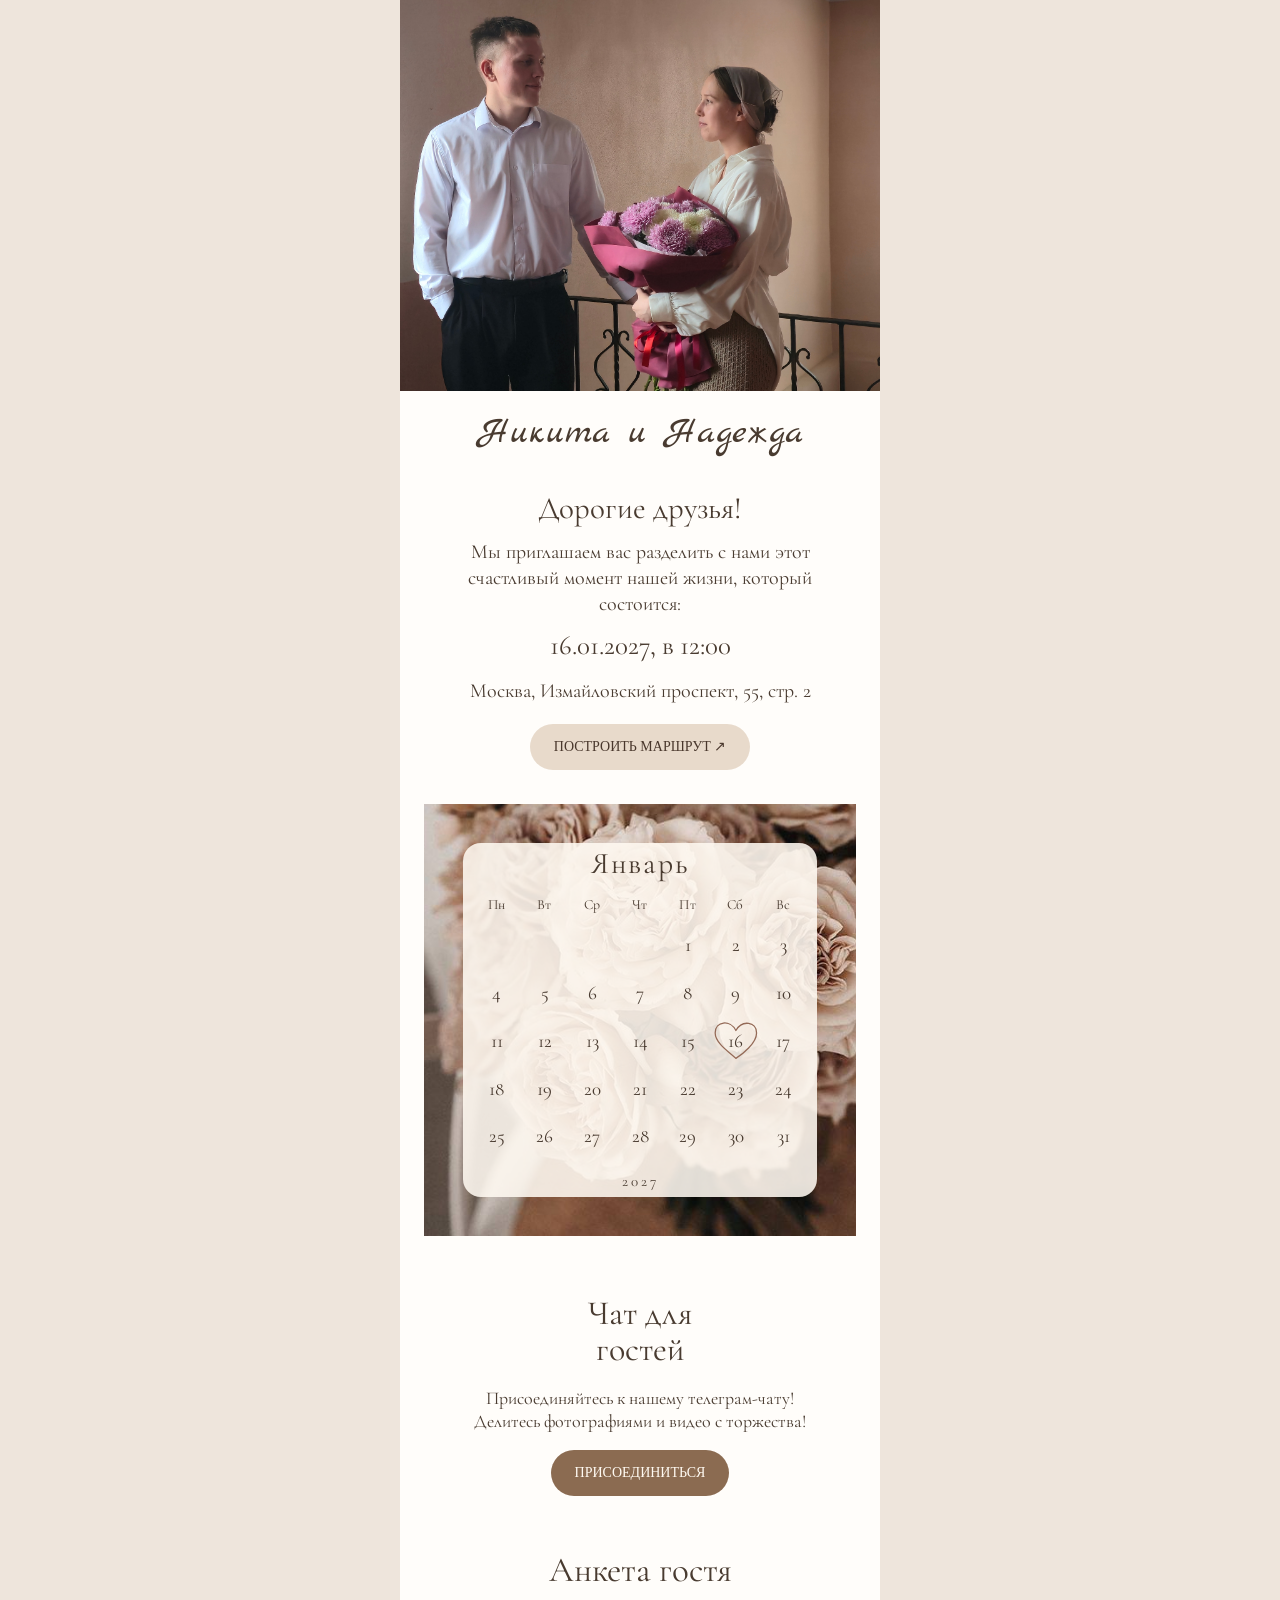
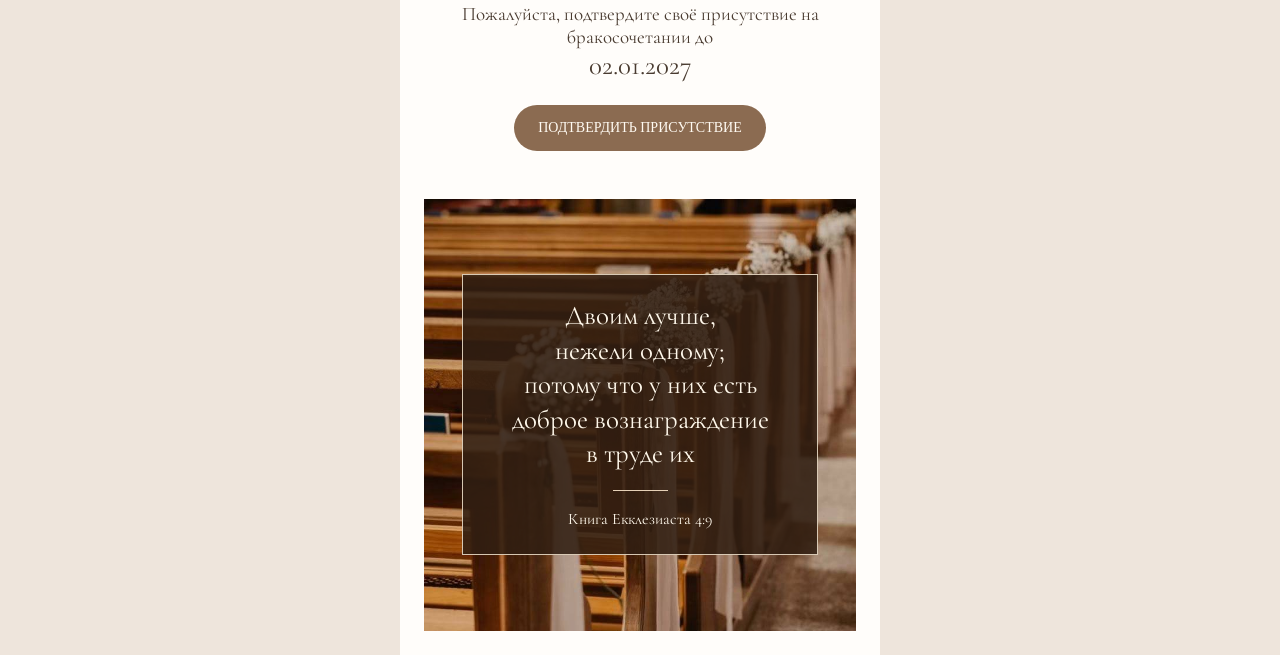
==== index.html @ d766cf99 "Add files via upload" ====
<!doctype html>
<html lang="ru"><head><meta charset="utf-8"><meta name="viewport" content="width=device-width,initial-scale=1"><meta name="theme-color" content="#f5eadf"><meta name="description" content="Приглашение на бракосочетание Никиты и Надежды. 16 января 2027 года, Москва."><title>Никита и Надежда · 16.01.2027</title><link rel="stylesheet" href="style.css"></head>
<body><main>
<header class="hero"><div class="photo-frame hero-photo"><img src="assets/couple-full.jpg" alt="Никита и Надежда" width="1536" height="2048"></div><div class="names hero-names"><h1>Никита и Надежда</h1></div></header>
<section class="intro reveal"><h2 id="greeting">Дорогие друзья!</h2><p>Мы приглашаем вас разделить с нами этот счастливый момент нашей жизни, который состоится:</p><p class="date">16.01.2027, в 12:00</p><p class="address">Москва, Измайловский проспект, 55, стр. 2</p><a class="button outline" target="_blank" rel="noopener" href="https://yandex.ru/maps/?text=Москва%2C%20Измайловский%20проспект%2C%2055%2C%20стр.%202">Построить маршрут ↗</a></section>
<section class="calendar-section reveal" aria-label="Январь 2027, свадьба 16 числа"><div class="calendar"><h2>Январь</h2><div class="week"><span>Пн</span><span>Вт</span><span>Ср</span><span>Чт</span><span>Пт</span><span>Сб</span><span>Вс</span></div><div id="days" class="days"></div><p class="year">2027</p></div></section>
<section class="chat reveal"><h2>Чат для<br>гостей</h2><p>Присоединяйтесь к нашему телеграм-чату!<br>Делитесь фотографиями и видео с торжества!</p><a class="button" href="https://t.me/+MTo1TxgeQJpiOGNi" target="_blank" rel="noopener">Присоединиться</a></section>
<section class="rsvp reveal" id="rsvp"><h2>Анкета гостя</h2><p>Пожалуйста, подтвердите своё присутствие на бракосочетании до<br><span class="date">02.01.2027</span></p><details class="rsvp-details"><summary class="button">Подтвердить присутствие</summary><div id="form-host"><form id="preview-form"><label>Ваше имя и фамилия<input name="name" autocomplete="name" placeholder="Например, Иван Иванов" maxlength="150" required></label><fieldset><legend>Вы сможете присутствовать на торжестве?</legend><label class="radio"><input type="radio" name="attend" value="Да, с радостью" required> Да, с радостью</label><label class="radio"><input type="radio" name="attend" value="К сожалению, не смогу"> К сожалению, не смогу</label></fieldset><div id="additional-guests" hidden><p>Дополнительные гости</p><p class="guest-hint">Если придёте не один, впишите каждого по имени и фамилии</p><div id="guest-list"></div><button type="button" id="add-guest" class="button outline">Добавить гостя</button></div><button class="button" type="submit">Отправить</button><p id="form-status" role="status" class="form-note">Приём ответов ещё не подключён.</p></form></div></details></section>
<footer class="verse-photo"><div class="verse-panel"><blockquote>Двоим лучше,<br>нежели одному;<br>потому что у них есть<br>доброе вознаграждение<br>в труде их</blockquote><p class="verse-source">Книга Екклезиаста 4:9</p></div></footer></main><script src="config.js"></script><script src="script.js"></script></body></html>
---- style.css ----
@import url('https://fonts.googleapis.com/css2?family=Cormorant+Garamond:wght@400;500;600&family=Marck+Script&display=swap');
:root{--paper:#fffdfa;--ink:#493b30;--muted:#a18872;--coffee:#a68a70}*{box-sizing:border-box}body{margin:0;background:#eee5dc;color:var(--ink);font:20px/1.26 'Cormorant Garamond',Georgia,serif}main{width:100%;max-width:480px;margin:auto;background:var(--paper);overflow:hidden}h1,h2,p{margin:0}h2{font-size:35px;font-weight:400;line-height:1.08;margin:0 0 18px}.hero{padding:0}.hero img{display:block;width:100%;height:auto;aspect-ratio:1.27;object-fit:cover;object-position:50% 54%}.names{padding:19px 8px 0;text-align:center}.names h1{font:40px/1.25 'Marck Script',cursive;white-space:nowrap;font-weight:400}section{position:relative;padding:34px 43px;text-align:center}.intro{padding:36px 52px 26px}.intro h2{font-size:31px;margin-bottom:14px}.intro p{font-size:20px;line-height:1.3}.intro .date,.date{font-size:27px;line-height:1.25}.intro:after,.chat:after{content:'';position:absolute;width:1px;height:110px;background:#806e5f;right:16px;top:20px}.calendar-section{padding:6px 36px 42px}.calendar-section:after{content:'';position:absolute;width:1px;height:110px;background:#806e5f;left:20px;bottom:0}.calendar{position:relative;padding:53px 27px 36px;background:linear-gradient(#59402c42,#59402c65),url('assets/couple.png') center 42%/cover}.calendar:before{content:'';position:absolute;inset:47px 26px 29px;border-radius:20px;background:#fff9efcc;backdrop-filter:blur(3px)}.calendar>*{position:relative}.calendar h2{font-size:23px;letter-spacing:.07em;margin:3px 0 22px}.week,.days{display:grid;grid-template-columns:repeat(7,1fr);gap:5px;margin:0 12px}.week{font-size:12px;letter-spacing:.05em;margin-bottom:10px}.days span{display:grid;place-items:center;aspect-ratio:1;font-size:15px;position:relative}.days .selected:after{content:'♡';position:absolute;font:49px/1 Georgia;color:#9b675c;top:-9px;left:-8px;transform:rotate(-18deg)}.year{font-size:12px;letter-spacing:.2em;margin-top:17px}.location{padding:24px 40px 33px}.location p{font-size:24px;line-height:1.25;margin-bottom:20px}.button{display:inline-block;max-width:100%;border:0;border-radius:30px;background:var(--coffee);color:#fffdfa;padding:13px 24px;text-transform:uppercase;text-decoration:none;font:12px/1.4 Georgia,serif;cursor:pointer}.button:hover{background:#8e7158}.outline{background:#ece1d5;color:var(--ink);font-size:13px}.button:focus-visible,input:focus-visible,textarea:focus-visible{outline:2px solid #7c5a3d;outline-offset:3px}.program{padding:28px 36px 39px}.program h2{font-weight:500}.timeline{text-align:left;border-left:1px solid #d4c5b7;margin:25px 0 0 19px;padding:0 0 20px 24px;position:relative}.timeline:before{content:'';position:absolute;width:10px;height:10px;border:1px solid #b09b86;border-radius:50%;background:var(--paper);left:-6px;top:9px}.timeline span{font-size:31px}.timeline p{font-size:24px;margin-top:5px}.chat{padding:30px 45px}.chat p{font-size:18px;line-height:1.25;margin:0 0 18px}.chat h2{font-size:34px}.chat:after{height:90px;top:85px}.rsvp{padding:26px 39px 20px}.rsvp>p{font-size:19px}.rsvp h2{margin-bottom:12px}.rsvp .date{font-size:27px}form{text-align:left;margin-top:22px;font-size:17px}label{display:block;margin:18px 0}input:not([type=radio]),textarea{box-sizing:border-box;display:block;width:100%;margin-top:7px;border:1px solid #978574;background:transparent;border-radius:3px;padding:12px;color:var(--ink);font:12px/1.5 Arial,sans-serif}textarea{resize:vertical}fieldset{border:0;padding:0;margin:18px 0}.radio{display:flex;align-items:center;gap:7px;margin:8px 0}input[type=radio]{accent-color:var(--coffee);width:18px;height:18px;margin:0}form button{display:block;margin:20px auto 0;border-radius:3px;min-width:160px}.form-note{font-size:13px;line-height:1.4;text-align:center;color:#85715f;margin-top:13px}iframe{width:100%;height:690px;border:0}footer{text-align:center;padding:36px 18px 30px;font-size:24px}.signature{font:33px 'Marck Script',cursive;margin:22px 0 0}.reveal{transition:opacity .7s,transform .7s}.js-motion .reveal:not(.visible){opacity:0;transform:translateY(15px)}@media(max-width:370px){.names h1{font-size:34px}section{padding-left:32px;padding-right:32px}.intro{padding-left:40px;padding-right:40px}.calendar-section{padding-left:30px;padding-right:30px}.calendar{padding-left:18px;padding-right:18px}.calendar:before{left:17px;right:17px}.week,.days{margin-left:8px;margin-right:8px}}@media(prefers-reduced-motion:reduce){.reveal{transition:none!important;opacity:1!important;transform:none!important}}

/* Кадр исходника: x=0..1536, y=500..1750. Головы, руки и букет внутри. */
.hero .photo-frame{width:100%;aspect-ratio:1536/1250;overflow:hidden;position:relative}
.hero .photo-frame img{display:block;width:100%;height:auto;aspect-ratio:auto;object-fit:initial;object-position:initial;transform:translateY(-24.4140625%)}

.rsvp-details{margin-top:22px}.rsvp-details>summary{list-style:none;display:inline-block}.rsvp-details>summary::-webkit-details-marker{display:none}.rsvp-details[open]>summary{margin-bottom:3px}.rsvp-details>summary:focus-visible{outline:2px solid #7c5a3d;outline-offset:4px}

.intro:after{display:none}.intro .address{margin:15px 0 20px}.intro .date{margin-top:12px}.guest-hint{font-size:14px;margin-top:6px}.guest-row{display:flex;gap:8px;align-items:center}.guest-row input{min-width:0}.guest-row button{min-width:0;width:auto;margin:0;padding:9px;background:transparent;border:0;color:var(--ink);text-decoration:underline;cursor:pointer}#additional-guests[hidden]{display:none}blockquote{font-size:25px;line-height:1.35;margin:0 12px 14px}.verse-source{font-size:17px}.names h1{font-size:37px}@media(max-width:370px){.names h1{font-size:31px}}

/* Одобренные квадратные блоки: календарь и стих. */
.calendar-section{padding:8px 24px 30px}
.calendar-section:after,.chat:after{display:none}
.calendar{aspect-ratio:1;padding:9%;display:flex;flex-direction:column;justify-content:center;background-image:url('assets/roses.png');background-size:150% auto;background-position:65% 70%;border-radius:0;isolation:isolate}
.calendar:before{inset:9%;border-radius:18px;background:rgba(255,250,242,.88);backdrop-filter:none;z-index:-1}
.calendar h2{font-size:clamp(23px,6vw,30px);margin:0 0 15px}
.calendar .week{font-size:14px;margin-bottom:10px}
.calendar .week,.calendar .days{gap:4px;margin-left:12px;margin-right:12px}
.calendar .days span{font-size:19px;aspect-ratio:1;height:auto}
.calendar .year{margin-top:14px;font-size:15px}
.days .selected:after{content:'';inset:-3px -2px;transform:none;background:center/contain no-repeat url("data:image/svg+xml,%3Csvg xmlns='http://www.w3.org/2000/svg' viewBox='0 0 60 54'%3E%3Cpath d='M30 49C23 42 4 30 4 17C4 2 23 0 30 14C38 0 56 3 56 17C56 30 38 44 30 49Z' fill='none' stroke='%23946a57' stroke-width='1.6'/%3E%3C/svg%3E");position:absolute;pointer-events:none}
.button{font-size:14px;min-height:44px;line-height:1.4;background:#8b6b51;color:#fffaf2}
.outline{background:#e8dacb;color:#49372c;font-size:14px}
footer.verse-photo{aspect-ratio:1;padding:8%;margin:28px 24px 24px;background:url('assets/church.png') center 48%/cover;display:flex;align-items:center;justify-content:center}
.verse-panel{width:100%;padding:24px 14px;color:#fff8eb;background:rgba(49,30,18,.87);border:1px solid rgba(255,242,219,.8)}
.verse-panel blockquote{font-size:clamp(21px,5.6vw,27px);line-height:1.28;margin:0}
.verse-panel .verse-source{font-size:16px;line-height:1.4;margin-top:18px}
.verse-panel .verse-source:before{content:'';display:block;width:55px;height:1px;background:#e6d1b7;margin:0 auto 17px}
@media(max-width:370px){.calendar-section{padding-left:16px;padding-right:16px}.calendar h2{margin-bottom:10px}.calendar .week{font-size:12px;margin-bottom:6px}.calendar .days span{font-size:16px}.calendar .year{margin-top:9px}.calendar .week,.calendar .days{margin-left:8px;margin-right:8px}footer.verse-photo{margin-left:16px;margin-right:16px;padding:6%}.verse-panel{padding:20px 10px}.verse-panel blockquote{font-size:21px}.verse-panel .verse-source{font-size:14px}}

/* Однократная мягкая анимация приглашения. Без JS всё сразу видно. */
.days .selected:after{display:none}
.date-heart{position:absolute;inset:-3px -2px;width:calc(100% + 4px);height:calc(100% + 6px);overflow:visible;pointer-events:none}
.date-heart path{fill:none;stroke:#946a57;stroke-width:1.6;stroke-linecap:round;stroke-linejoin:round}
.motion-ready .reveal,.motion-ready .verse-photo{transition:opacity .85s ease,transform .85s cubic-bezier(.2,.65,.3,1)}
.motion-ready .reveal:not(.visible),.motion-ready .verse-photo:not(.visible){opacity:0;transform:translateY(18px)}
.motion-ready .calendar-section .date-heart path{stroke-dasharray:1;stroke-dashoffset:1}
.motion-ready .calendar-section.visible .date-heart path{animation:draw-heart 1.5s ease .65s forwards}
.hero-motion .hero-photo{animation:photo-appear 1.05s ease both}
.hero-motion .hero-names{animation:names-appear 1s ease .4s both}
.motion-ready .verse-photo .verse-panel{opacity:0;transform:translateY(9px);transition:opacity 1.2s ease .3s,transform 1.2s ease .3s}
.motion-ready .verse-photo.visible .verse-panel{opacity:1;transform:none}
@keyframes draw-heart{to{stroke-dashoffset:0}}
@keyframes photo-appear{from{opacity:0}to{opacity:1}}
@keyframes names-appear{from{opacity:0;transform:translateY(9px)}to{opacity:1;transform:none}}
@media(prefers-reduced-motion:reduce){.hero-photo,.hero-names,.reveal,.verse-photo,.verse-panel,.date-heart path{animation:none!important;transition:none!important;opacity:1!important;transform:none!important}.date-heart path{stroke-dashoffset:0!important}}
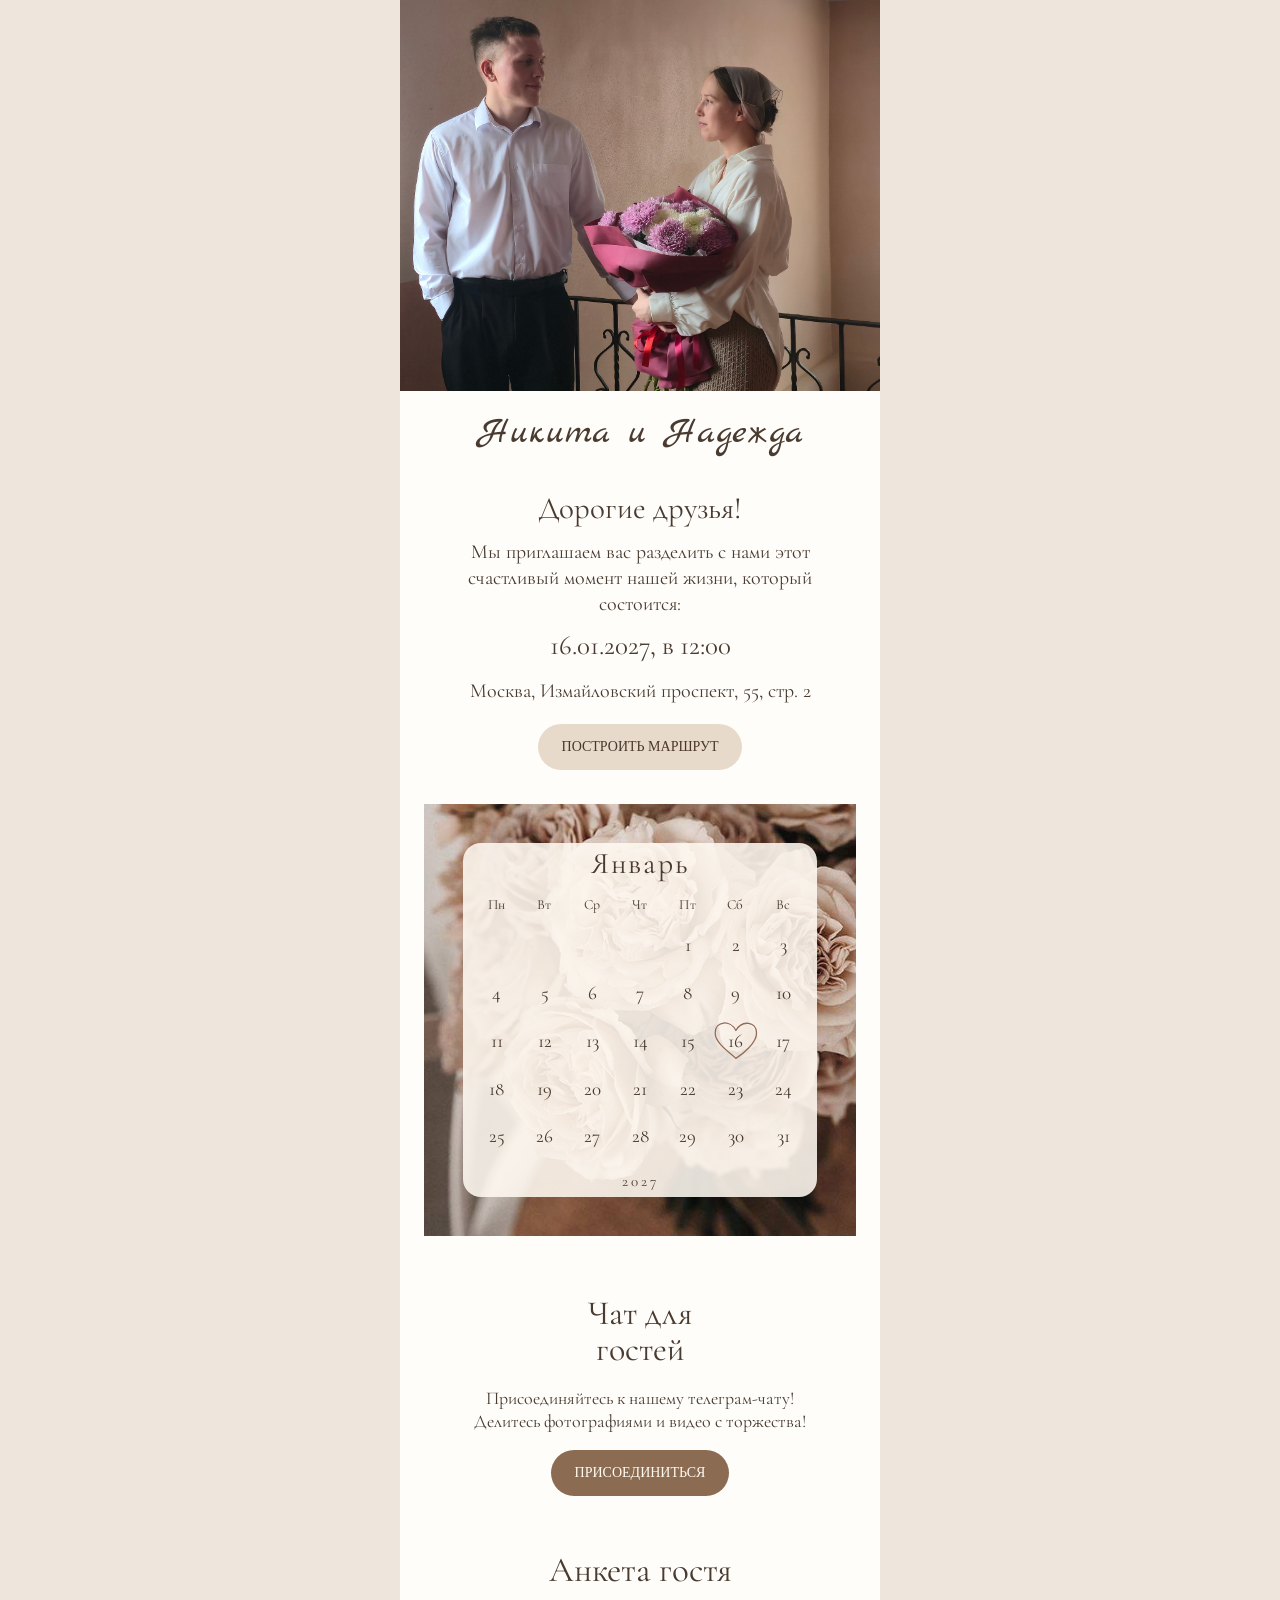
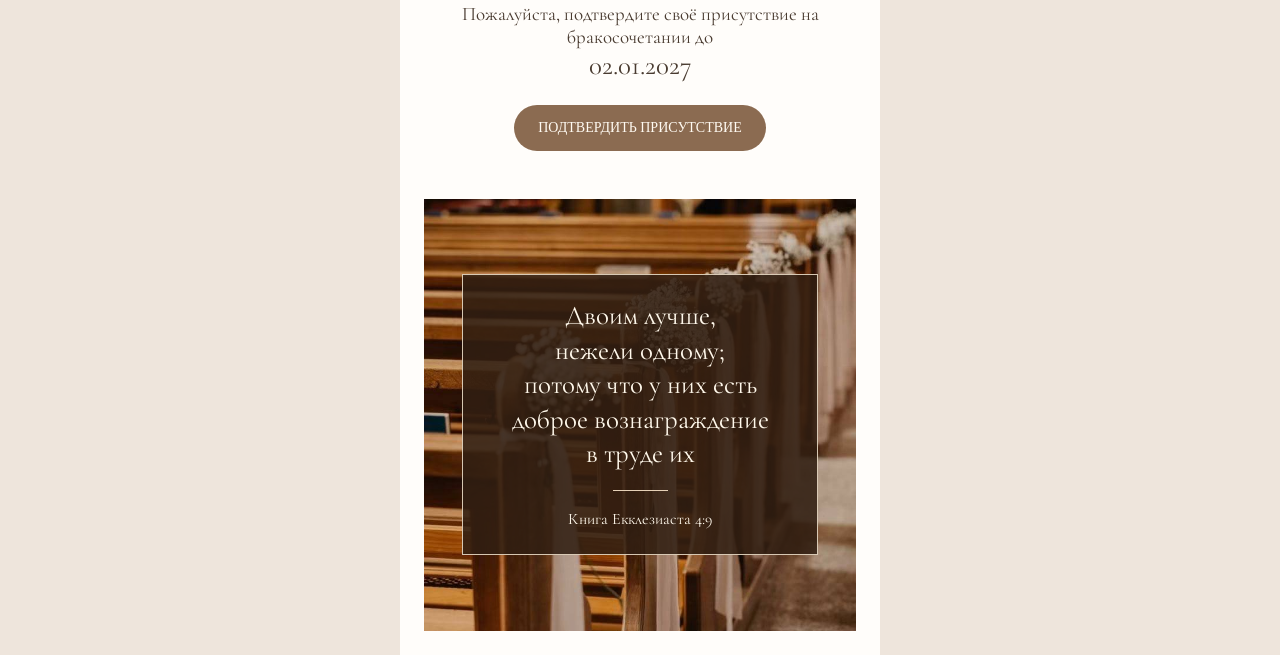
==== commit c40d1761: "Update index.html" ====
--- a/index.html
+++ b/index.html
@@ -2,7 +2,7 @@
 <html lang="ru"><head><meta charset="utf-8"><meta name="viewport" content="width=device-width,initial-scale=1"><meta name="theme-color" content="#f5eadf"><meta name="description" content="Приглашение на бракосочетание Никиты и Надежды. 16 января 2027 года, Москва."><title>Никита и Надежда · 16.01.2027</title><link rel="stylesheet" href="style.css"></head>
 <body><main>
 <header class="hero"><div class="photo-frame hero-photo"><img src="assets/couple-full.jpg" alt="Никита и Надежда" width="1536" height="2048"></div><div class="names hero-names"><h1>Никита и Надежда</h1></div></header>
-<section class="intro reveal"><h2 id="greeting">Дорогие друзья!</h2><p>Мы приглашаем вас разделить с нами этот счастливый момент нашей жизни, который состоится:</p><p class="date">16.01.2027, в 12:00</p><p class="address">Москва, Измайловский проспект, 55, стр. 2</p><a class="button outline" target="_blank" rel="noopener" href="https://yandex.ru/maps/?text=Москва%2C%20Измайловский%20проспект%2C%2055%2C%20стр.%202">Построить маршрут ↗</a></section>
+<section class="intro reveal"><h2 id="greeting">Дорогие друзья!</h2><p>Мы приглашаем вас разделить с нами этот счастливый момент нашей жизни, который состоится:</p><p class="date">16.01.2027, в 12:00</p><p class="address">Москва, Измайловский проспект, 55, стр. 2</p><a class="button outline" target="_blank" rel="noopener" href="https://yandex.ru/maps/?text=Москва%2C%20Измайловский%20проспект%2C%2055%2C%20стр.%202">Построить маршрут </a></section>
 <section class="calendar-section reveal" aria-label="Январь 2027, свадьба 16 числа"><div class="calendar"><h2>Январь</h2><div class="week"><span>Пн</span><span>Вт</span><span>Ср</span><span>Чт</span><span>Пт</span><span>Сб</span><span>Вс</span></div><div id="days" class="days"></div><p class="year">2027</p></div></section>
 <section class="chat reveal"><h2>Чат для<br>гостей</h2><p>Присоединяйтесь к нашему телеграм-чату!<br>Делитесь фотографиями и видео с торжества!</p><a class="button" href="https://t.me/+MTo1TxgeQJpiOGNi" target="_blank" rel="noopener">Присоединиться</a></section>
 <section class="rsvp reveal" id="rsvp"><h2>Анкета гостя</h2><p>Пожалуйста, подтвердите своё присутствие на бракосочетании до<br><span class="date">02.01.2027</span></p><details class="rsvp-details"><summary class="button">Подтвердить присутствие</summary><div id="form-host"><form id="preview-form"><label>Ваше имя и фамилия<input name="name" autocomplete="name" placeholder="Например, Иван Иванов" maxlength="150" required></label><fieldset><legend>Вы сможете присутствовать на торжестве?</legend><label class="radio"><input type="radio" name="attend" value="Да, с радостью" required> Да, с радостью</label><label class="radio"><input type="radio" name="attend" value="К сожалению, не смогу"> К сожалению, не смогу</label></fieldset><div id="additional-guests" hidden><p>Дополнительные гости</p><p class="guest-hint">Если придёте не один, впишите каждого по имени и фамилии</p><div id="guest-list"></div><button type="button" id="add-guest" class="button outline">Добавить гостя</button></div><button class="button" type="submit">Отправить</button><p id="form-status" role="status" class="form-note">Приём ответов ещё не подключён.</p></form></div></details></section>
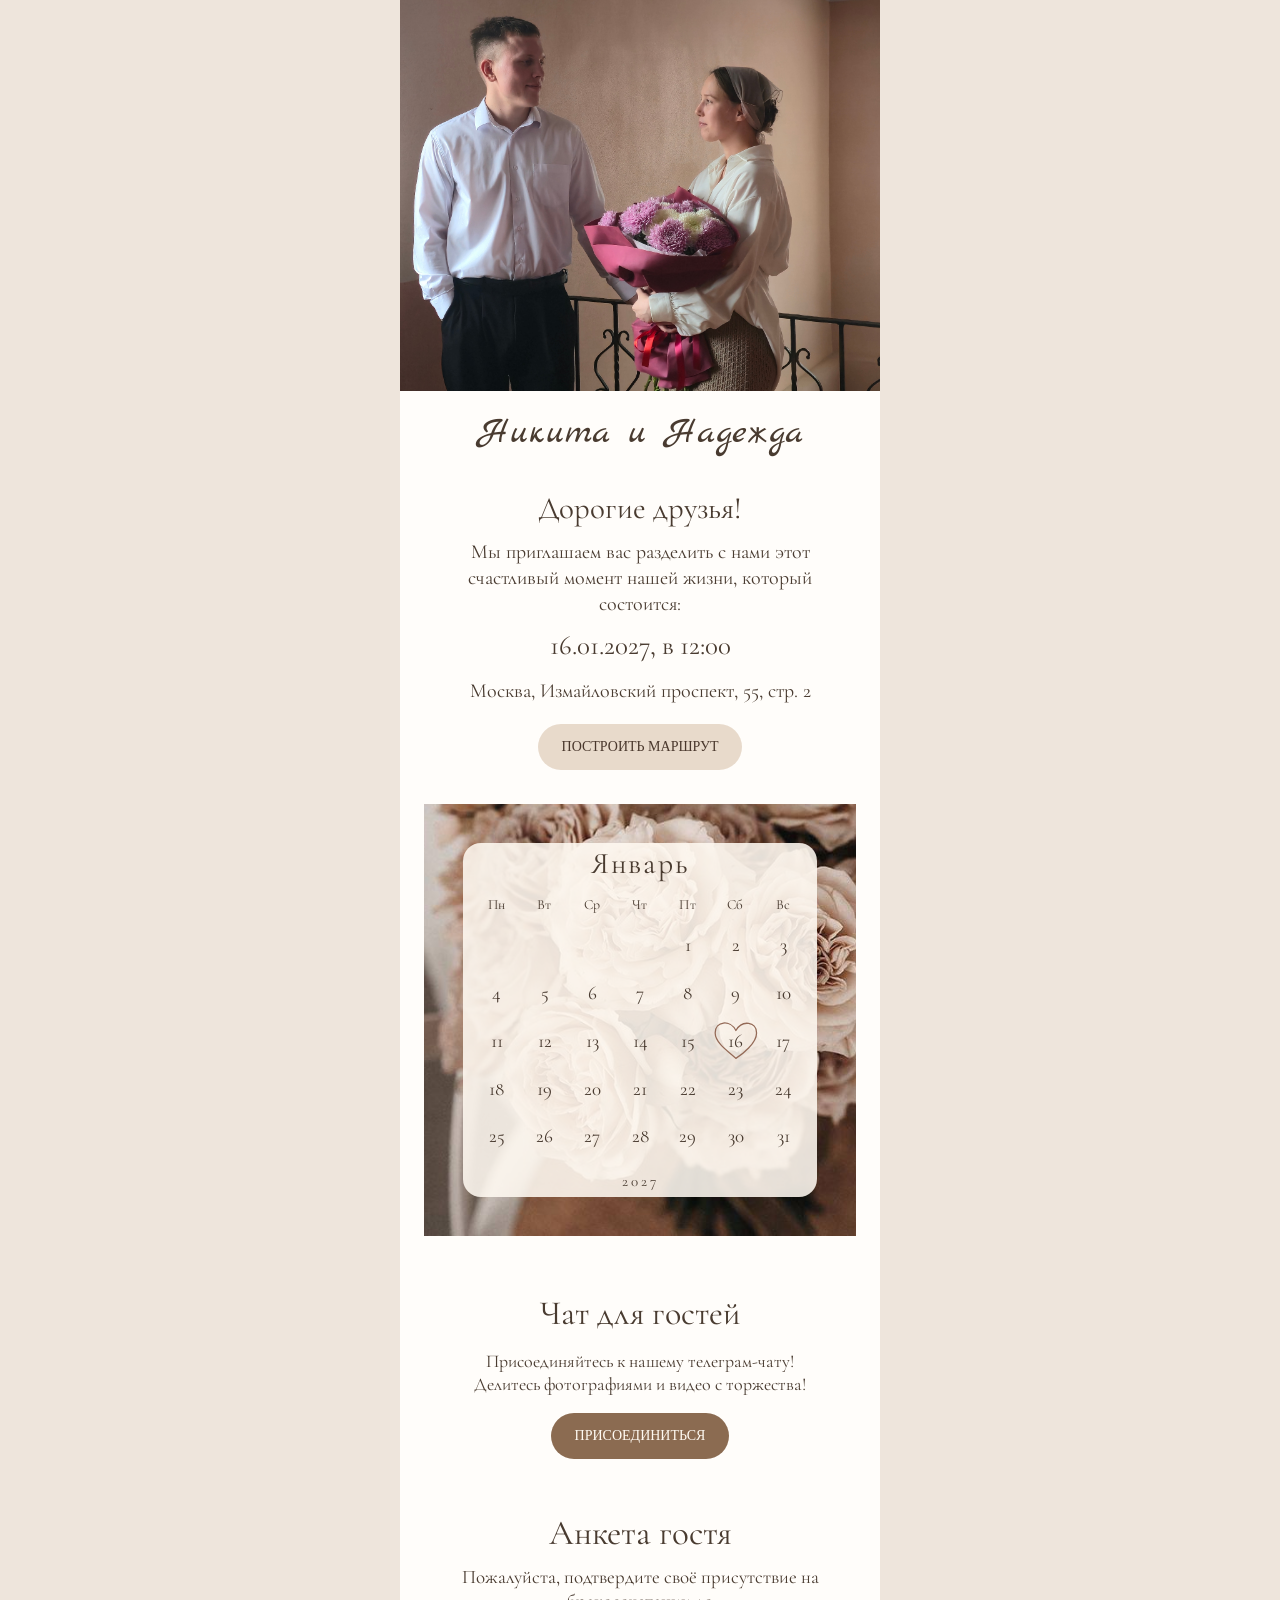
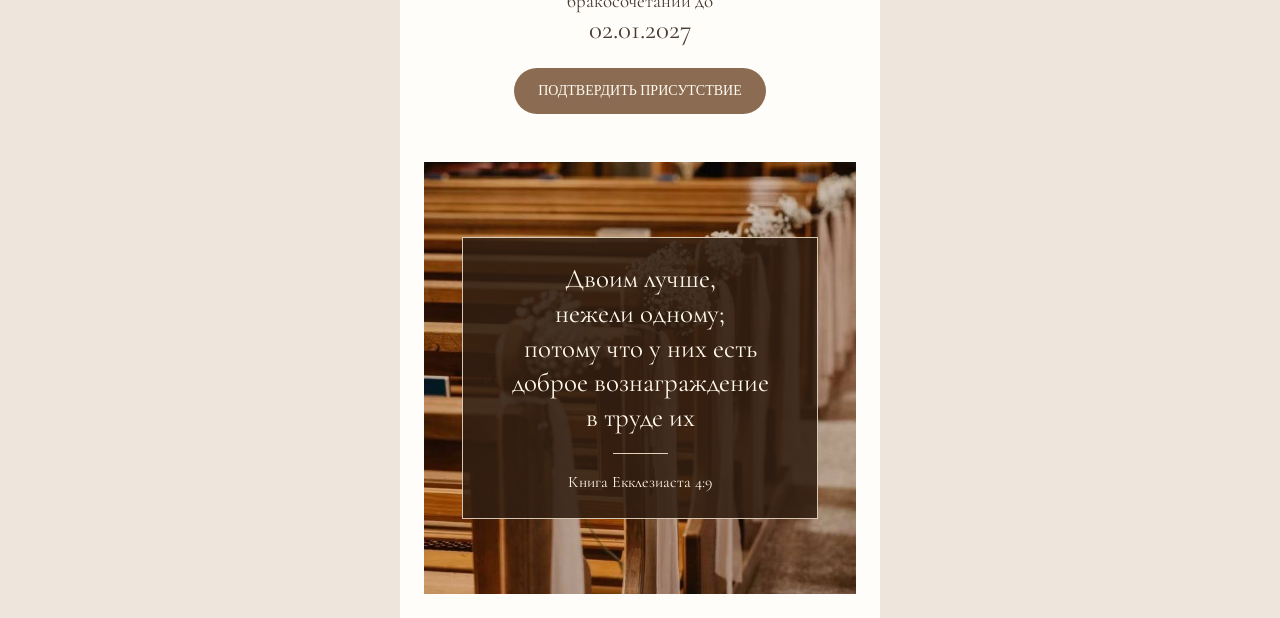
==== commit 9a6d6bc8: "Update index.html" ====
--- a/index.html
+++ b/index.html
@@ -4,6 +4,6 @@
 <header class="hero"><div class="photo-frame hero-photo"><img src="assets/couple-full.jpg" alt="Никита и Надежда" width="1536" height="2048"></div><div class="names hero-names"><h1>Никита и Надежда</h1></div></header>
 <section class="intro reveal"><h2 id="greeting">Дорогие друзья!</h2><p>Мы приглашаем вас разделить с нами этот счастливый момент нашей жизни, который состоится:</p><p class="date">16.01.2027, в 12:00</p><p class="address">Москва, Измайловский проспект, 55, стр. 2</p><a class="button outline" target="_blank" rel="noopener" href="https://yandex.ru/maps/?text=Москва%2C%20Измайловский%20проспект%2C%2055%2C%20стр.%202">Построить маршрут </a></section>
 <section class="calendar-section reveal" aria-label="Январь 2027, свадьба 16 числа"><div class="calendar"><h2>Январь</h2><div class="week"><span>Пн</span><span>Вт</span><span>Ср</span><span>Чт</span><span>Пт</span><span>Сб</span><span>Вс</span></div><div id="days" class="days"></div><p class="year">2027</p></div></section>
-<section class="chat reveal"><h2>Чат для<br>гостей</h2><p>Присоединяйтесь к нашему телеграм-чату!<br>Делитесь фотографиями и видео с торжества!</p><a class="button" href="https://t.me/+MTo1TxgeQJpiOGNi" target="_blank" rel="noopener">Присоединиться</a></section>
+<section class="chat reveal"><h2>Чат для гостей</h2><p>Присоединяйтесь к нашему телеграм-чату!<br>Делитесь фотографиями и видео с торжества!</p><a class="button" href="https://t.me/+MTo1TxgeQJpiOGNi" target="_blank" rel="noopener">Присоединиться</a></section>
 <section class="rsvp reveal" id="rsvp"><h2>Анкета гостя</h2><p>Пожалуйста, подтвердите своё присутствие на бракосочетании до<br><span class="date">02.01.2027</span></p><details class="rsvp-details"><summary class="button">Подтвердить присутствие</summary><div id="form-host"><form id="preview-form"><label>Ваше имя и фамилия<input name="name" autocomplete="name" placeholder="Например, Иван Иванов" maxlength="150" required></label><fieldset><legend>Вы сможете присутствовать на торжестве?</legend><label class="radio"><input type="radio" name="attend" value="Да, с радостью" required> Да, с радостью</label><label class="radio"><input type="radio" name="attend" value="К сожалению, не смогу"> К сожалению, не смогу</label></fieldset><div id="additional-guests" hidden><p>Дополнительные гости</p><p class="guest-hint">Если придёте не один, впишите каждого по имени и фамилии</p><div id="guest-list"></div><button type="button" id="add-guest" class="button outline">Добавить гостя</button></div><button class="button" type="submit">Отправить</button><p id="form-status" role="status" class="form-note">Приём ответов ещё не подключён.</p></form></div></details></section>
 <footer class="verse-photo"><div class="verse-panel"><blockquote>Двоим лучше,<br>нежели одному;<br>потому что у них есть<br>доброе вознаграждение<br>в труде их</blockquote><p class="verse-source">Книга Екклезиаста 4:9</p></div></footer></main><script src="config.js"></script><script src="script.js"></script></body></html>
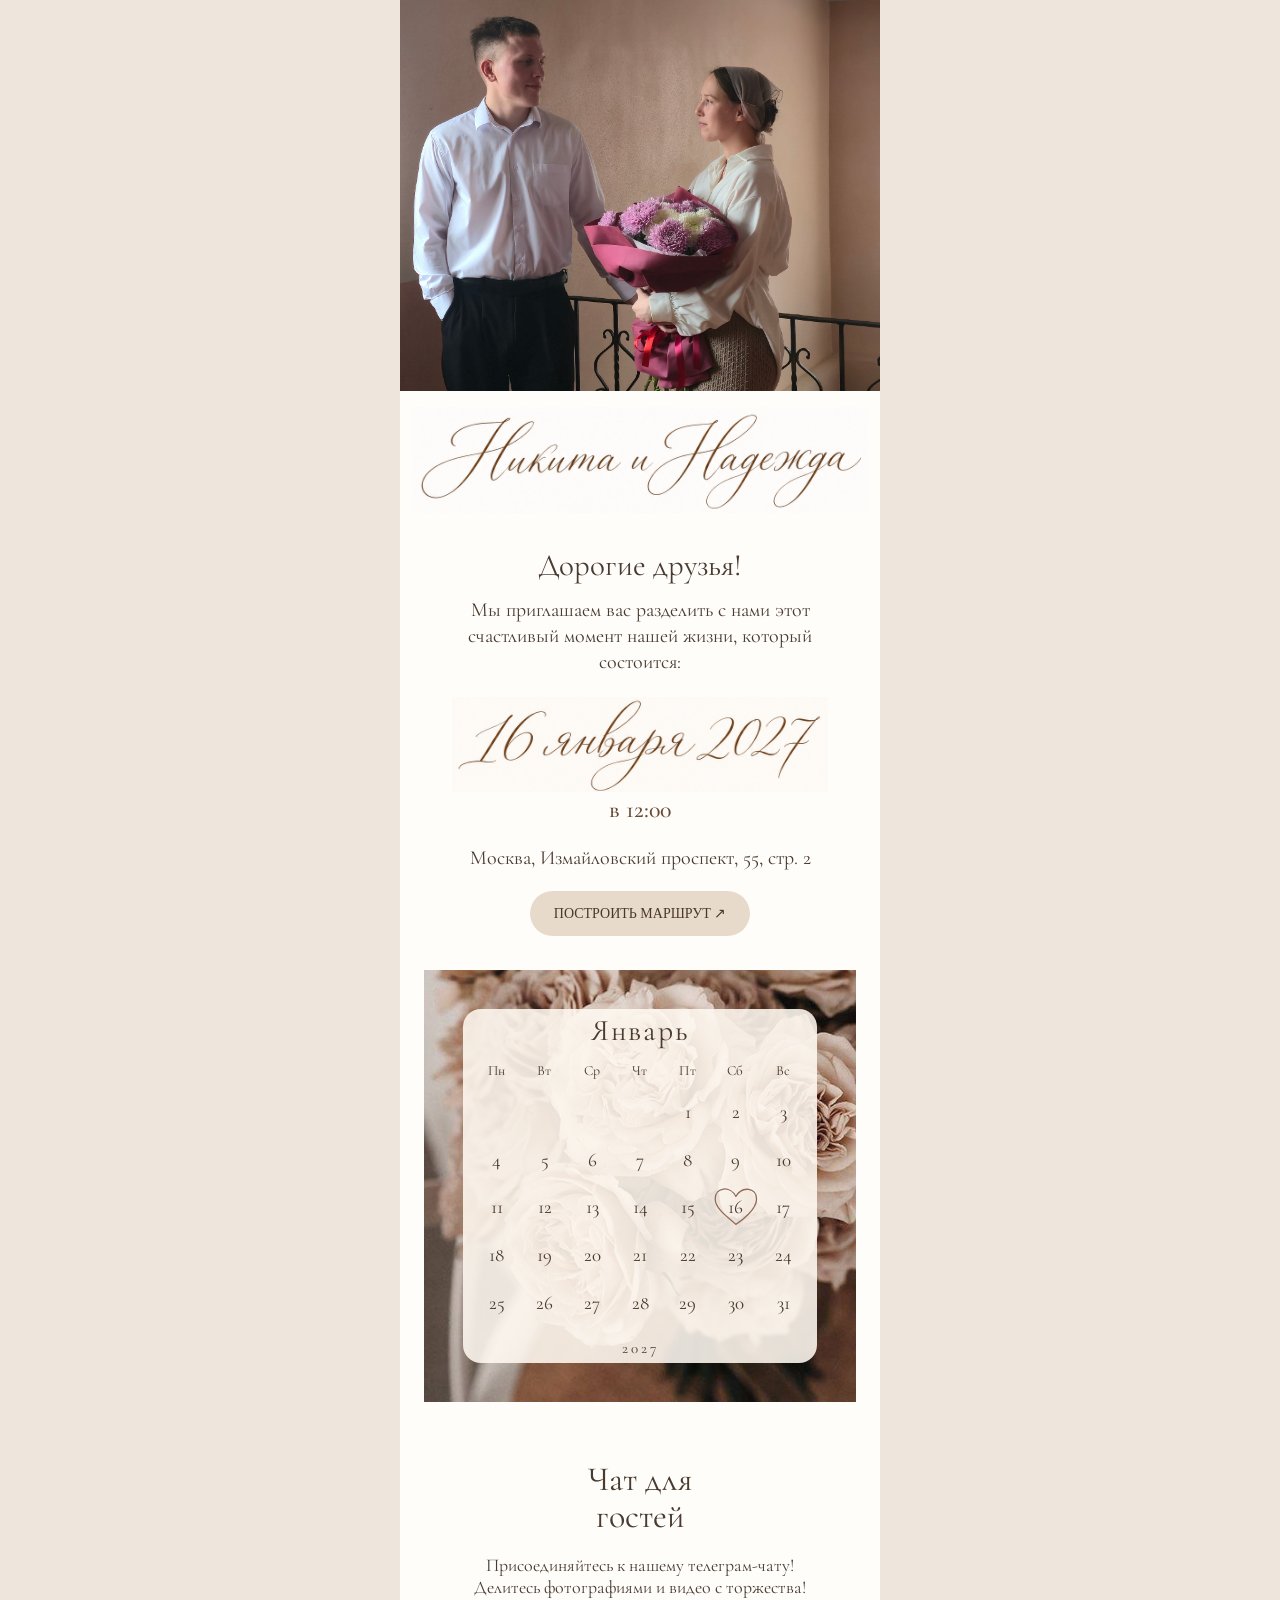
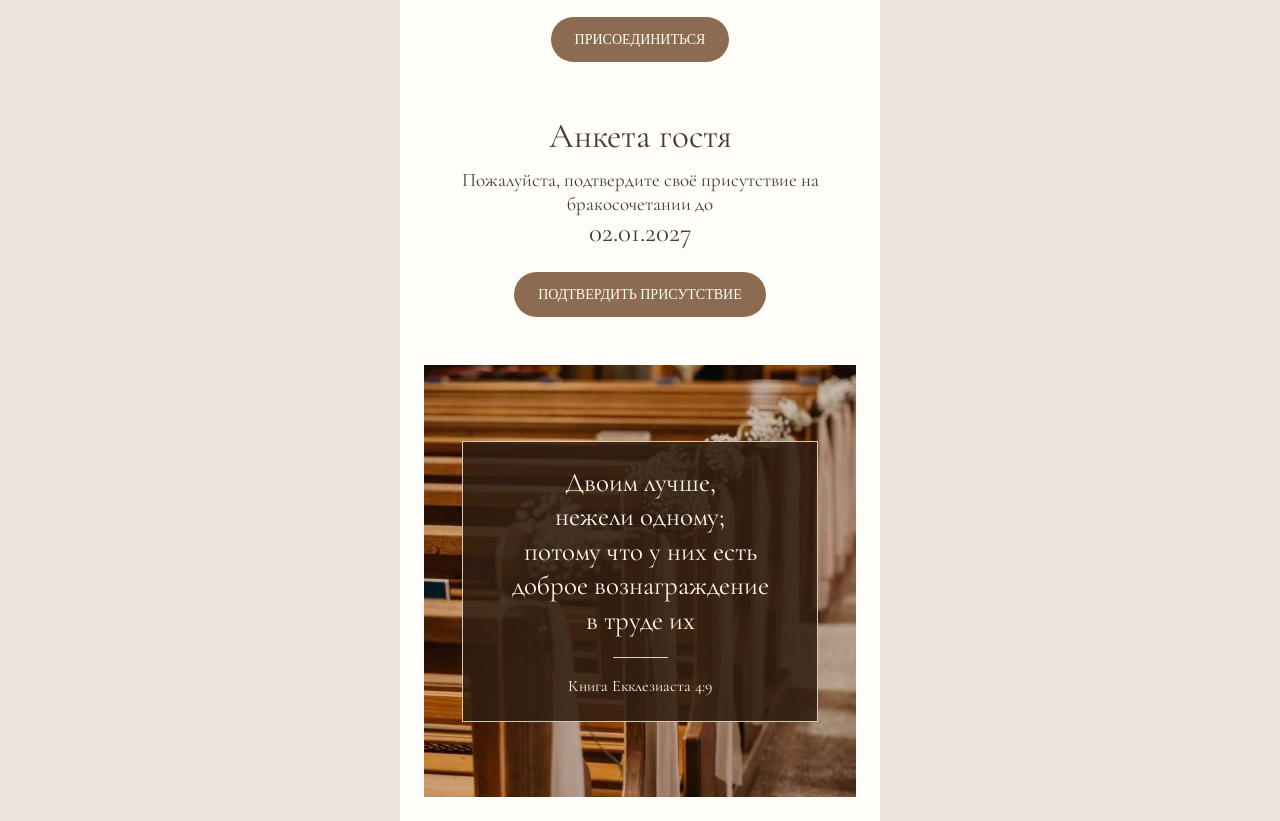
==== commit b40f5482: "Add files via upload" ====
--- a/index.html
+++ b/index.html
@@ -1,9 +1,9 @@
 <!doctype html>
 <html lang="ru"><head><meta charset="utf-8"><meta name="viewport" content="width=device-width,initial-scale=1"><meta name="theme-color" content="#f5eadf"><meta name="description" content="Приглашение на бракосочетание Никиты и Надежды. 16 января 2027 года, Москва."><title>Никита и Надежда · 16.01.2027</title><link rel="stylesheet" href="style.css"></head>
 <body><main>
-<header class="hero"><div class="photo-frame hero-photo"><img src="assets/couple-full.jpg" alt="Никита и Надежда" width="1536" height="2048"></div><div class="names hero-names"><h1>Никита и Надежда</h1></div></header>
-<section class="intro reveal"><h2 id="greeting">Дорогие друзья!</h2><p>Мы приглашаем вас разделить с нами этот счастливый момент нашей жизни, который состоится:</p><p class="date">16.01.2027, в 12:00</p><p class="address">Москва, Измайловский проспект, 55, стр. 2</p><a class="button outline" target="_blank" rel="noopener" href="https://yandex.ru/maps/?text=Москва%2C%20Измайловский%20проспект%2C%2055%2C%20стр.%202">Построить маршрут </a></section>
+<header class="hero"><div class="photo-frame hero-photo"><img src="assets/couple-full.jpg" alt="Никита и Надежда" width="1536" height="2048"></div><div class="names hero-names"><h1 class="artwork-title"><img class="calligraphy-art names-art" src="assets/names-calligraphy.svg" alt="Никита и Надежда" width="1004" height="235"></h1></div></header>
+<section class="intro reveal"><h2 id="greeting">Дорогие друзья!</h2><p>Мы приглашаем вас разделить с нами этот счастливый момент нашей жизни, который состоится:</p><p class="date wedding-date"><img class="calligraphy-art date-art" src="assets/date-calligraphy.svg" alt="16 января 2027" width="850" height="215"><span>в 12:00</span></p><p class="address">Москва, Измайловский проспект, 55, стр. 2</p><a class="button outline" target="_blank" rel="noopener" href="https://yandex.ru/maps/?text=Москва%2C%20Измайловский%20проспект%2C%2055%2C%20стр.%202">Построить маршрут ↗</a></section>
 <section class="calendar-section reveal" aria-label="Январь 2027, свадьба 16 числа"><div class="calendar"><h2>Январь</h2><div class="week"><span>Пн</span><span>Вт</span><span>Ср</span><span>Чт</span><span>Пт</span><span>Сб</span><span>Вс</span></div><div id="days" class="days"></div><p class="year">2027</p></div></section>
-<section class="chat reveal"><h2>Чат для гостей</h2><p>Присоединяйтесь к нашему телеграм-чату!<br>Делитесь фотографиями и видео с торжества!</p><a class="button" href="https://t.me/+MTo1TxgeQJpiOGNi" target="_blank" rel="noopener">Присоединиться</a></section>
+<section class="chat reveal"><h2>Чат для<br>гостей</h2><p>Присоединяйтесь к нашему телеграм-чату!<br>Делитесь фотографиями и видео с торжества!</p><a class="button" href="https://t.me/+MTo1TxgeQJpiOGNi" target="_blank" rel="noopener">Присоединиться</a></section>
 <section class="rsvp reveal" id="rsvp"><h2>Анкета гостя</h2><p>Пожалуйста, подтвердите своё присутствие на бракосочетании до<br><span class="date">02.01.2027</span></p><details class="rsvp-details"><summary class="button">Подтвердить присутствие</summary><div id="form-host"><form id="preview-form"><label>Ваше имя и фамилия<input name="name" autocomplete="name" placeholder="Например, Иван Иванов" maxlength="150" required></label><fieldset><legend>Вы сможете присутствовать на торжестве?</legend><label class="radio"><input type="radio" name="attend" value="Да, с радостью" required> Да, с радостью</label><label class="radio"><input type="radio" name="attend" value="К сожалению, не смогу"> К сожалению, не смогу</label></fieldset><div id="additional-guests" hidden><p>Дополнительные гости</p><p class="guest-hint">Если придёте не один, впишите каждого по имени и фамилии</p><div id="guest-list"></div><button type="button" id="add-guest" class="button outline">Добавить гостя</button></div><button class="button" type="submit">Отправить</button><p id="form-status" role="status" class="form-note">Приём ответов ещё не подключён.</p></form></div></details></section>
 <footer class="verse-photo"><div class="verse-panel"><blockquote>Двоим лучше,<br>нежели одному;<br>потому что у них есть<br>доброе вознаграждение<br>в труде их</blockquote><p class="verse-source">Книга Екклезиаста 4:9</p></div></footer></main><script src="config.js"></script><script src="script.js"></script></body></html>
--- a/style.css
+++ b/style.css
@@ -45,3 +45,12 @@
 @keyframes photo-appear{from{opacity:0}to{opacity:1}}
 @keyframes names-appear{from{opacity:0;transform:translateY(9px)}to{opacity:1;transform:none}}
 @media(prefers-reduced-motion:reduce){.hero-photo,.hero-names,.reveal,.verse-photo,.verse-panel,.date-heart path{animation:none!important;transition:none!important;opacity:1!important;transform:none!important}.date-heart path{stroke-dashoffset:0!important}}
+
+/* Надписи из одобренного макета: начертание сохранено точно. */
+.names .artwork-title{margin:0;line-height:1}
+.hero .names-art{display:block;width:100%;height:auto;aspect-ratio:auto;object-fit:contain;transform:none;mix-blend-mode:multiply}
+.hero .names{padding:16px 12px 0}
+.intro .wedding-date{display:block;margin:22px 0 20px;padding:0;border:0;border-radius:0;background:none;line-height:1.2}
+.calligraphy-art{max-width:100%;height:auto;mix-blend-mode:multiply}
+.intro .date-art{display:block;width:100%;height:auto;margin:0 auto;aspect-ratio:auto}
+.intro .wedding-date span{display:block;margin-top:4px;font-family:'Cormorant Garamond',Georgia,serif;font-size:24px;font-weight:500;color:#674a34}
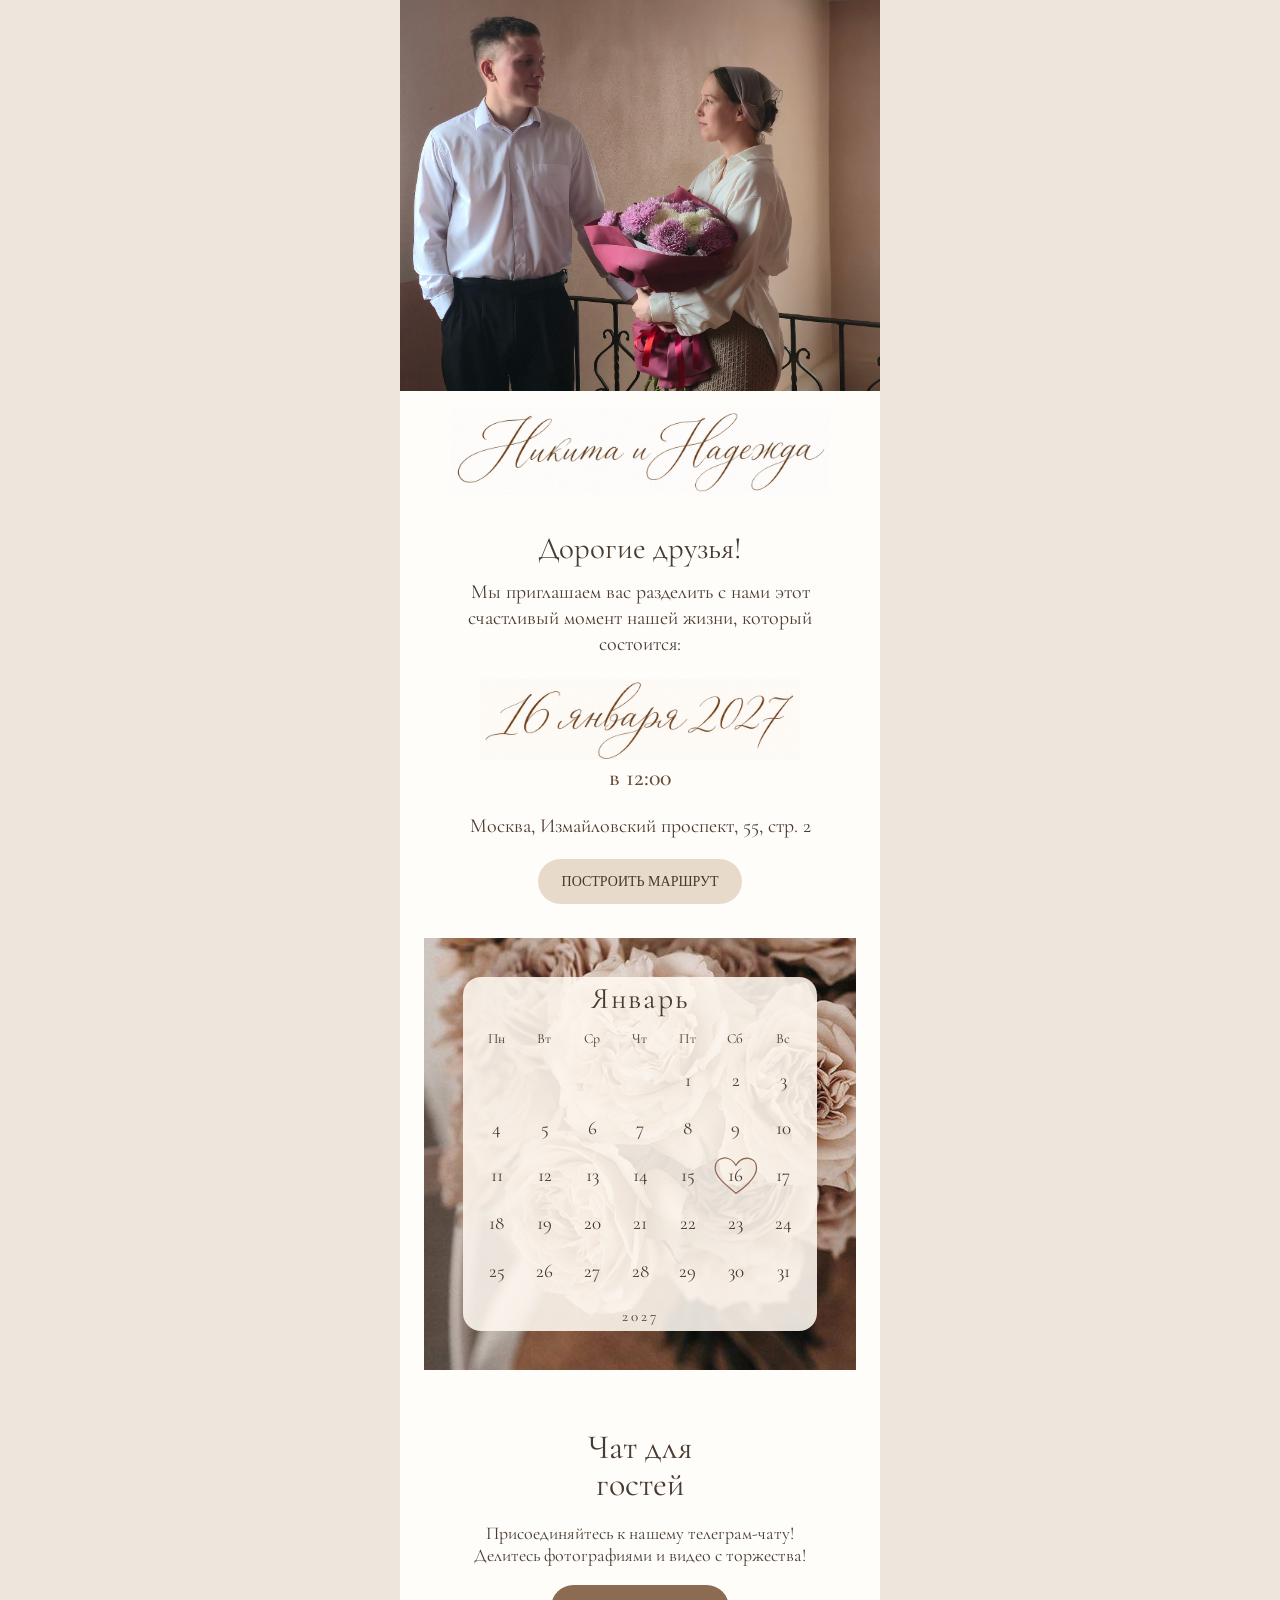
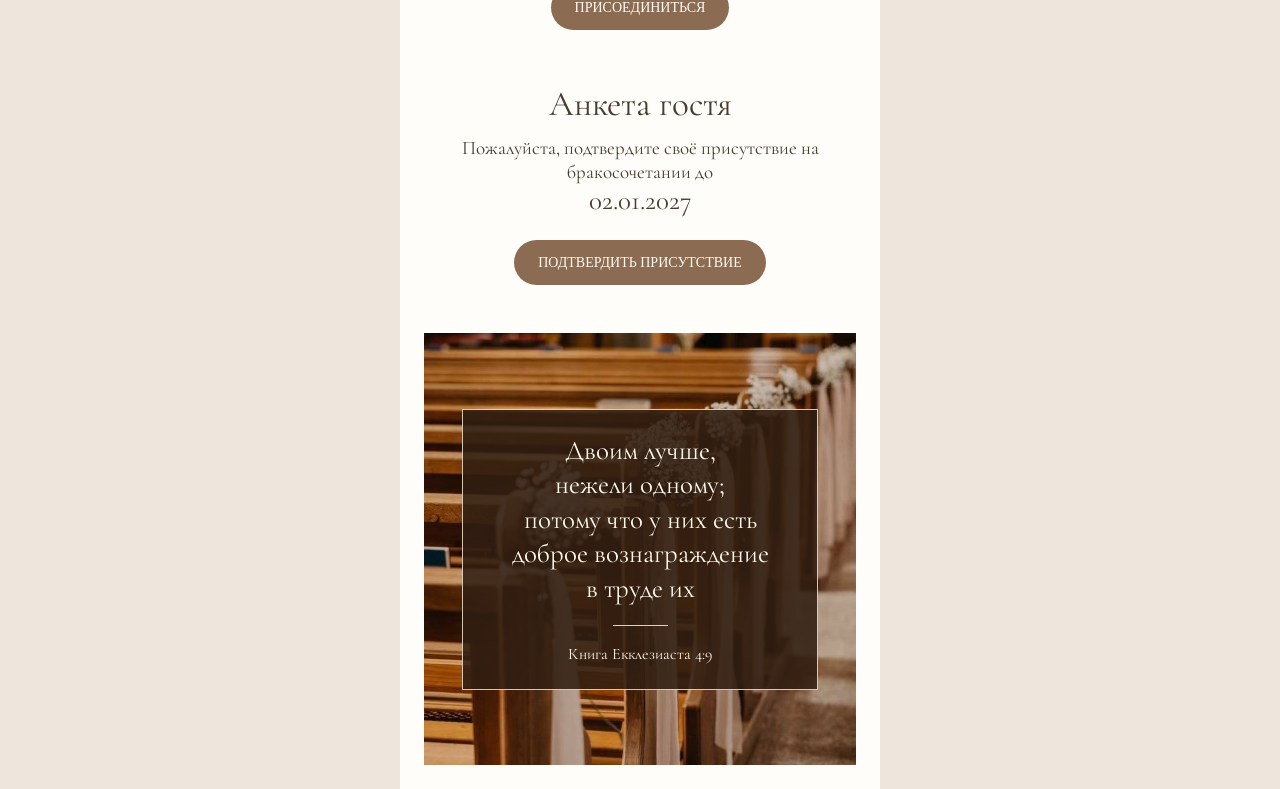
==== commit 2c9031c0: "Update index.html" ====
--- a/index.html
+++ b/index.html
@@ -2,7 +2,7 @@
 <html lang="ru"><head><meta charset="utf-8"><meta name="viewport" content="width=device-width,initial-scale=1"><meta name="theme-color" content="#f5eadf"><meta name="description" content="Приглашение на бракосочетание Никиты и Надежды. 16 января 2027 года, Москва."><title>Никита и Надежда · 16.01.2027</title><link rel="stylesheet" href="style.css"></head>
 <body><main>
 <header class="hero"><div class="photo-frame hero-photo"><img src="assets/couple-full.jpg" alt="Никита и Надежда" width="1536" height="2048"></div><div class="names hero-names"><h1 class="artwork-title"><img class="calligraphy-art names-art" src="assets/names-calligraphy.svg" alt="Никита и Надежда" width="1004" height="235"></h1></div></header>
-<section class="intro reveal"><h2 id="greeting">Дорогие друзья!</h2><p>Мы приглашаем вас разделить с нами этот счастливый момент нашей жизни, который состоится:</p><p class="date wedding-date"><img class="calligraphy-art date-art" src="assets/date-calligraphy.svg" alt="16 января 2027" width="850" height="215"><span>в 12:00</span></p><p class="address">Москва, Измайловский проспект, 55, стр. 2</p><a class="button outline" target="_blank" rel="noopener" href="https://yandex.ru/maps/?text=Москва%2C%20Измайловский%20проспект%2C%2055%2C%20стр.%202">Построить маршрут ↗</a></section>
+<section class="intro reveal"><h2 id="greeting">Дорогие друзья!</h2><p>Мы приглашаем вас разделить с нами этот счастливый момент нашей жизни, который состоится:</p><p class="date wedding-date"><img class="calligraphy-art date-art" src="assets/date-calligraphy.svg" alt="16 января 2027" width="850" height="215"><span>в 12:00</span></p><p class="address">Москва, Измайловский проспект, 55, стр. 2</p><a class="button outline" target="_blank" rel="noopener" href="https://yandex.ru/maps/?text=Москва%2C%20Измайловский%20проспект%2C%2055%2C%20стр.%202">Построить маршрут </a></section>
 <section class="calendar-section reveal" aria-label="Январь 2027, свадьба 16 числа"><div class="calendar"><h2>Январь</h2><div class="week"><span>Пн</span><span>Вт</span><span>Ср</span><span>Чт</span><span>Пт</span><span>Сб</span><span>Вс</span></div><div id="days" class="days"></div><p class="year">2027</p></div></section>
 <section class="chat reveal"><h2>Чат для<br>гостей</h2><p>Присоединяйтесь к нашему телеграм-чату!<br>Делитесь фотографиями и видео с торжества!</p><a class="button" href="https://t.me/+MTo1TxgeQJpiOGNi" target="_blank" rel="noopener">Присоединиться</a></section>
 <section class="rsvp reveal" id="rsvp"><h2>Анкета гостя</h2><p>Пожалуйста, подтвердите своё присутствие на бракосочетании до<br><span class="date">02.01.2027</span></p><details class="rsvp-details"><summary class="button">Подтвердить присутствие</summary><div id="form-host"><form id="preview-form"><label>Ваше имя и фамилия<input name="name" autocomplete="name" placeholder="Например, Иван Иванов" maxlength="150" required></label><fieldset><legend>Вы сможете присутствовать на торжестве?</legend><label class="radio"><input type="radio" name="attend" value="Да, с радостью" required> Да, с радостью</label><label class="radio"><input type="radio" name="attend" value="К сожалению, не смогу"> К сожалению, не смогу</label></fieldset><div id="additional-guests" hidden><p>Дополнительные гости</p><p class="guest-hint">Если придёте не один, впишите каждого по имени и фамилии</p><div id="guest-list"></div><button type="button" id="add-guest" class="button outline">Добавить гостя</button></div><button class="button" type="submit">Отправить</button><p id="form-status" role="status" class="form-note">Приём ответов ещё не подключён.</p></form></div></details></section>
--- a/style.css
+++ b/style.css
@@ -41,6 +41,25 @@
 .hero-motion .hero-names{animation:names-appear 1s ease .4s both}
 .motion-ready .verse-photo .verse-panel{opacity:0;transform:translateY(9px);transition:opacity 1.2s ease .3s,transform 1.2s ease .3s}
 .motion-ready .verse-photo.visible .verse-panel{opacity:1;transform:none}
+/* Имена */
+.hero .names-art {
+  display: block;
+  width: 90% !important;
+  max-width: 380px !important;
+  height: auto !important;
+  margin: 0 auto;
+  object-fit: contain !important;
+}
+
+/* Дата */
+.intro .date-art {
+  display: block;
+  width: 90% !important;
+  max-width: 320px !important;
+  height: auto !important;
+  margin: 0 auto;
+  object-fit: contain !important;
+}
 @keyframes draw-heart{to{stroke-dashoffset:0}}
 @keyframes photo-appear{from{opacity:0}to{opacity:1}}
 @keyframes names-appear{from{opacity:0;transform:translateY(9px)}to{opacity:1;transform:none}}
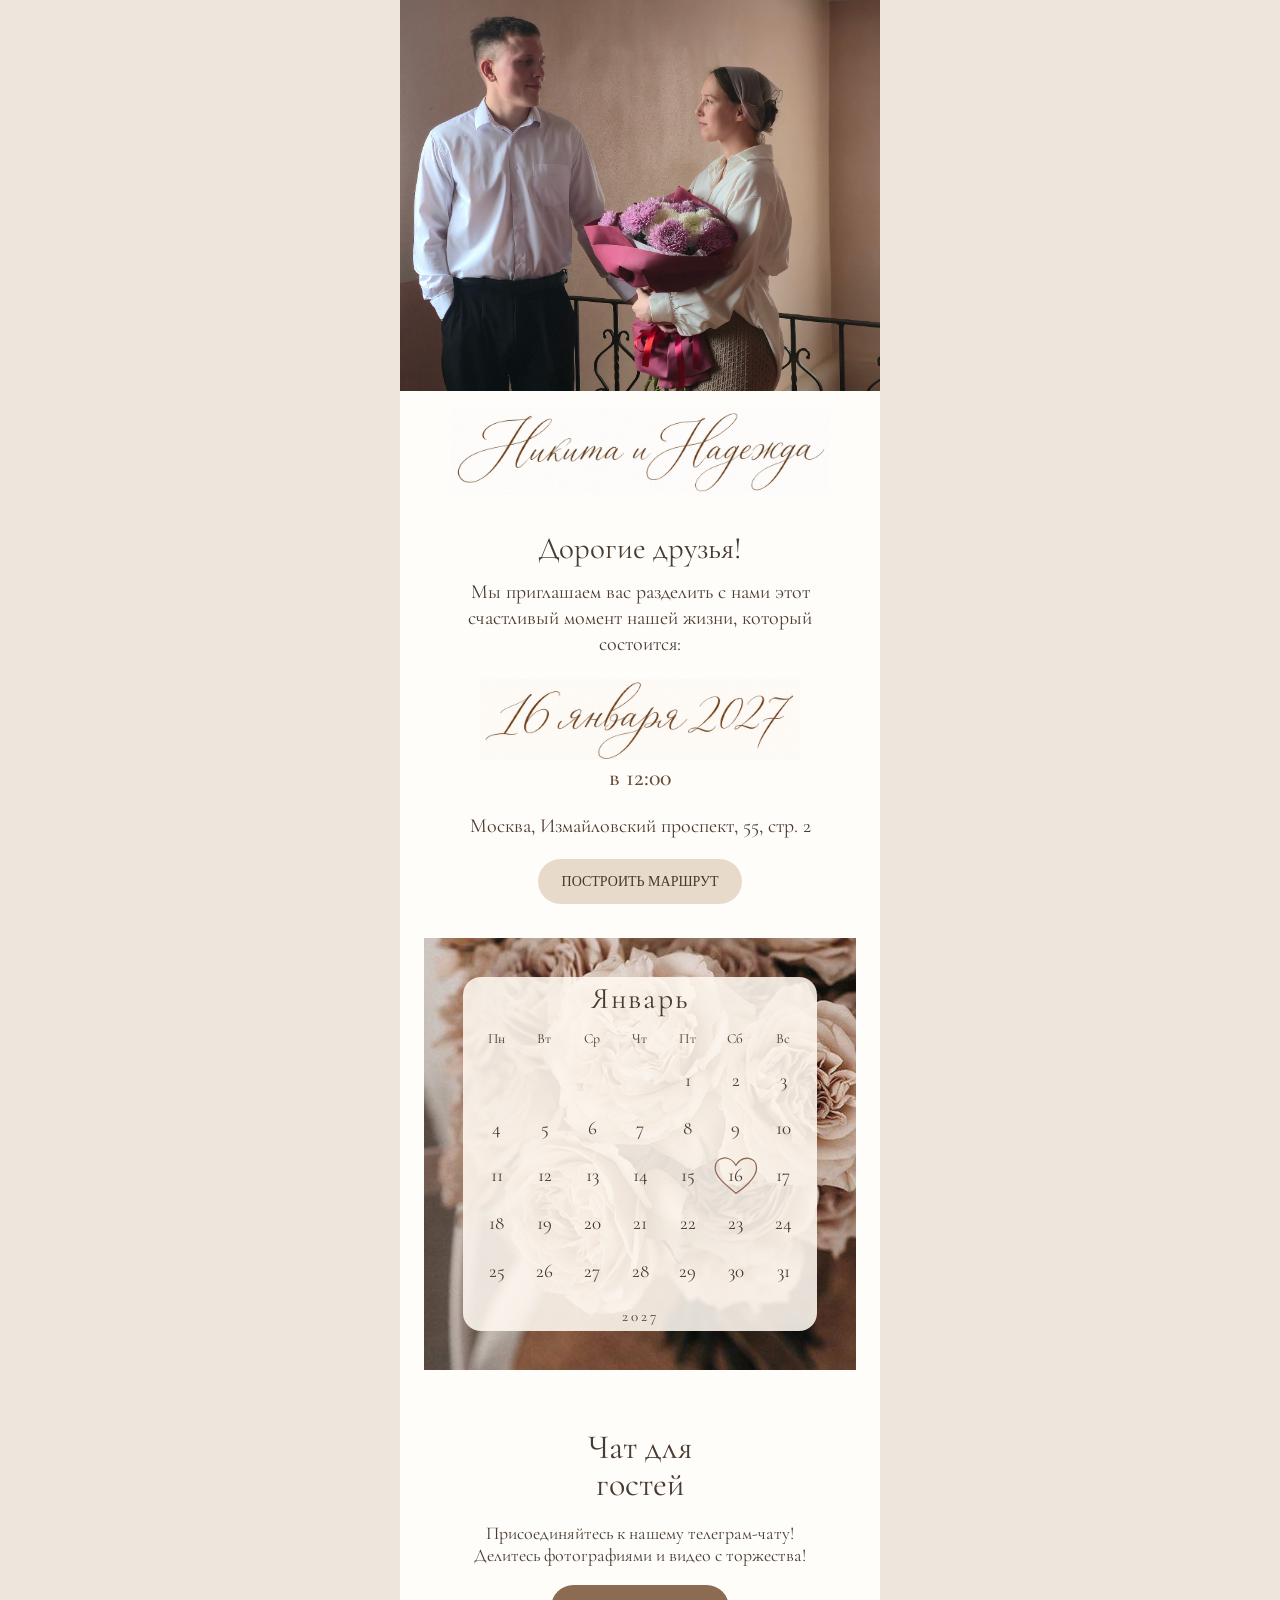
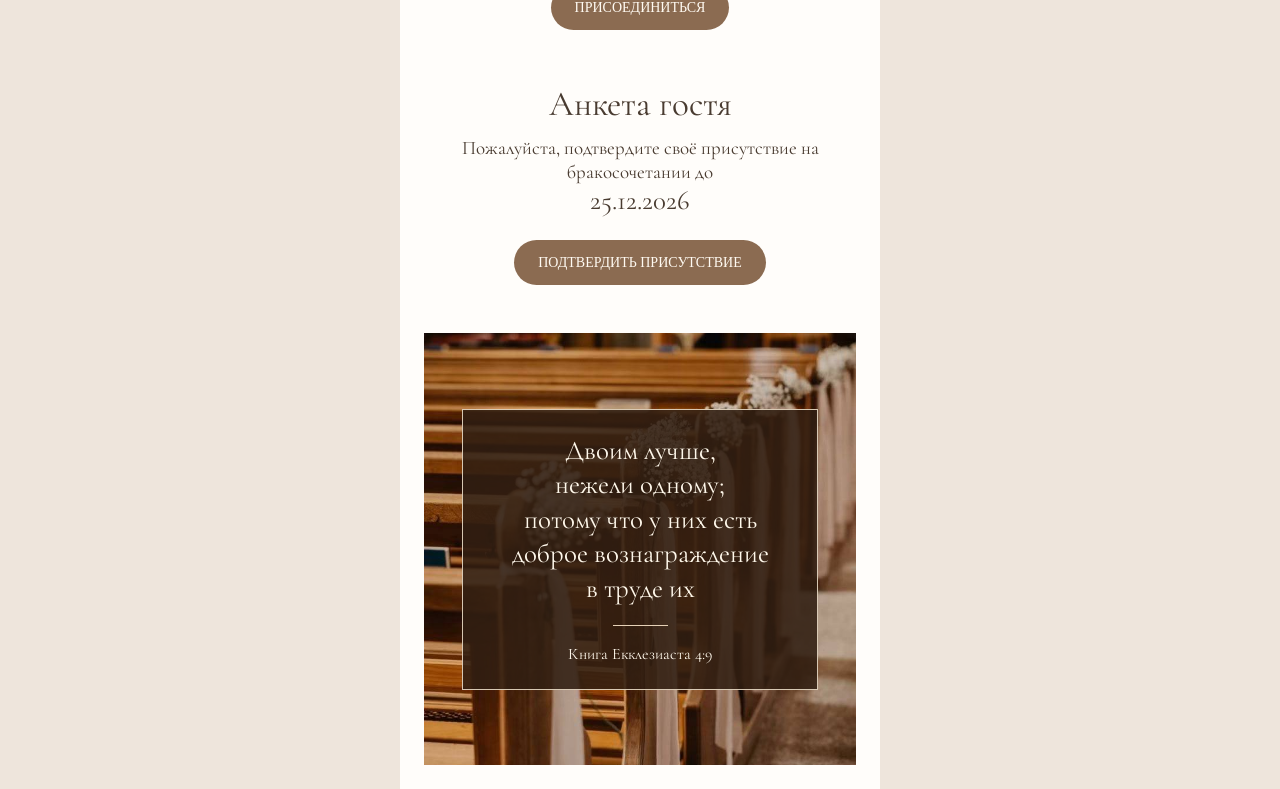
==== commit cf130006: "Update index.html" ====
--- a/index.html
+++ b/index.html
@@ -1,9 +1,26 @@
 <!doctype html>
-<html lang="ru"><head><meta charset="utf-8"><meta name="viewport" content="width=device-width,initial-scale=1"><meta name="theme-color" content="#f5eadf"><meta name="description" content="Приглашение на бракосочетание Никиты и Надежды. 16 января 2027 года, Москва."><title>Никита и Надежда · 16.01.2027</title><link rel="stylesheet" href="style.css"></head>
+<html lang="ru"><link rel="icon" type="image/svg+xml" href="./favicon.svg?v=1"><meta property="og:type" content="website">
+<meta property="og:locale" content="ru_RU">
+<meta property="og:site_name" content="Наше свадебное приглашение">
+
+<meta property="og:title"
+      content="Никита и Надежда ♡ 16 января 2027">
+
+<meta property="og:description"
+      content="Дорогие друзья! Будем счастливы разделить этот день с вами. Москва · 12:00">
+
+<meta property="og:url"
+      content="https://tsar-zi.github.io/nikita-nadya/">
+
+<meta property="og:image"
+      content="https://tsar-zi.github.io/nikita-nadya/assets/couple-full.jpg">
+
+<meta property="og:image:alt"
+      content="Никита и Надежда"><head><meta charset="utf-8"><meta name="viewport" content="width=device-width,initial-scale=1"><meta name="theme-color" content="#f5eadf"><meta name="description" content="Приглашение на бракосочетание Никиты и Надежды. 16 января 2027 года, Москва."><title>Никита и Надежда · 16.01.2027</title><link rel="stylesheet" href="style.css"></head>
 <body><main>
 <header class="hero"><div class="photo-frame hero-photo"><img src="assets/couple-full.jpg" alt="Никита и Надежда" width="1536" height="2048"></div><div class="names hero-names"><h1 class="artwork-title"><img class="calligraphy-art names-art" src="assets/names-calligraphy.svg" alt="Никита и Надежда" width="1004" height="235"></h1></div></header>
 <section class="intro reveal"><h2 id="greeting">Дорогие друзья!</h2><p>Мы приглашаем вас разделить с нами этот счастливый момент нашей жизни, который состоится:</p><p class="date wedding-date"><img class="calligraphy-art date-art" src="assets/date-calligraphy.svg" alt="16 января 2027" width="850" height="215"><span>в 12:00</span></p><p class="address">Москва, Измайловский проспект, 55, стр. 2</p><a class="button outline" target="_blank" rel="noopener" href="https://yandex.ru/maps/?text=Москва%2C%20Измайловский%20проспект%2C%2055%2C%20стр.%202">Построить маршрут </a></section>
 <section class="calendar-section reveal" aria-label="Январь 2027, свадьба 16 числа"><div class="calendar"><h2>Январь</h2><div class="week"><span>Пн</span><span>Вт</span><span>Ср</span><span>Чт</span><span>Пт</span><span>Сб</span><span>Вс</span></div><div id="days" class="days"></div><p class="year">2027</p></div></section>
 <section class="chat reveal"><h2>Чат для<br>гостей</h2><p>Присоединяйтесь к нашему телеграм-чату!<br>Делитесь фотографиями и видео с торжества!</p><a class="button" href="https://t.me/+MTo1TxgeQJpiOGNi" target="_blank" rel="noopener">Присоединиться</a></section>
-<section class="rsvp reveal" id="rsvp"><h2>Анкета гостя</h2><p>Пожалуйста, подтвердите своё присутствие на бракосочетании до<br><span class="date">02.01.2027</span></p><details class="rsvp-details"><summary class="button">Подтвердить присутствие</summary><div id="form-host"><form id="preview-form"><label>Ваше имя и фамилия<input name="name" autocomplete="name" placeholder="Например, Иван Иванов" maxlength="150" required></label><fieldset><legend>Вы сможете присутствовать на торжестве?</legend><label class="radio"><input type="radio" name="attend" value="Да, с радостью" required> Да, с радостью</label><label class="radio"><input type="radio" name="attend" value="К сожалению, не смогу"> К сожалению, не смогу</label></fieldset><div id="additional-guests" hidden><p>Дополнительные гости</p><p class="guest-hint">Если придёте не один, впишите каждого по имени и фамилии</p><div id="guest-list"></div><button type="button" id="add-guest" class="button outline">Добавить гостя</button></div><button class="button" type="submit">Отправить</button><p id="form-status" role="status" class="form-note">Приём ответов ещё не подключён.</p></form></div></details></section>
+<section class="rsvp reveal" id="rsvp"><h2>Анкета гостя</h2><p>Пожалуйста, подтвердите своё присутствие на бракосочетании до<br><span class="date">25.12.2026</span></p><details class="rsvp-details"><summary class="button">Подтвердить присутствие</summary><div id="form-host"><form id="preview-form"><label>Ваше имя и фамилия<input name="name" autocomplete="name" placeholder="Например, Иван Иванов" maxlength="150" required></label><fieldset><legend>Вы сможете присутствовать на торжестве?</legend><label class="radio"><input type="radio" name="attend" value="Да, с радостью" required> Да, с радостью</label><label class="radio"><input type="radio" name="attend" value="К сожалению, не смогу"> К сожалению, не смогу</label></fieldset><div id="additional-guests" hidden><p>Дополнительные гости</p><p class="guest-hint">Если придёте не один, впишите каждого по имени и фамилии</p><div id="guest-list"></div><button type="button" id="add-guest" class="button outline">Добавить гостя</button></div><button class="button" type="submit">Отправить</button><p id="form-status" role="status" class="form-note">Приём ответов ещё не подключён.</p></form></div></details></section>
 <footer class="verse-photo"><div class="verse-panel"><blockquote>Двоим лучше,<br>нежели одному;<br>потому что у них есть<br>доброе вознаграждение<br>в труде их</blockquote><p class="verse-source">Книга Екклезиаста 4:9</p></div></footer></main><script src="config.js"></script><script src="script.js"></script></body></html>
